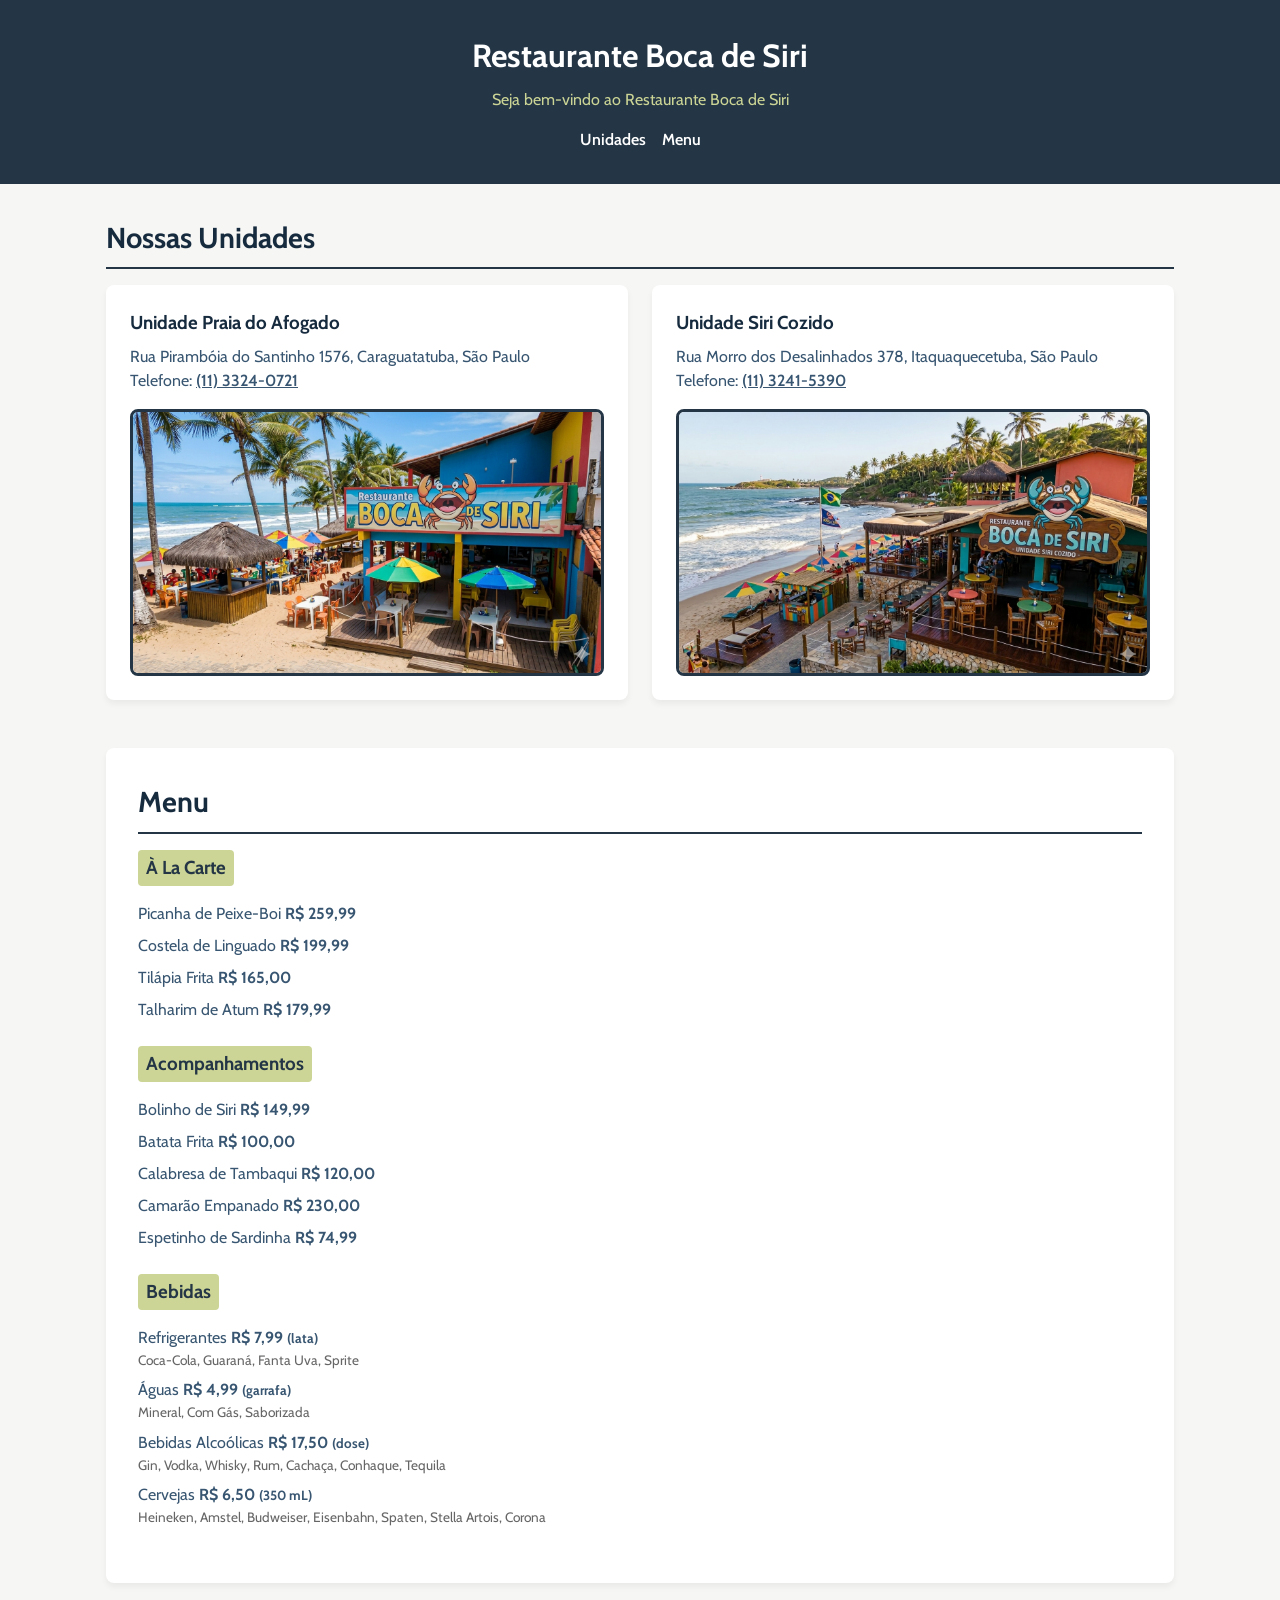
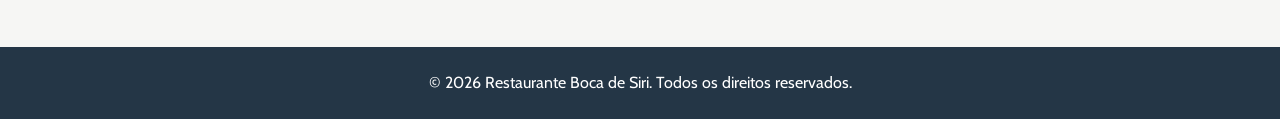
==== index.html @ 74055375 "Depois de analisar, com um pouco de ajuda da ia, realizei mudanças significativas e de maioria semân" ====
<!DOCTYPE html>
<html lang="pt-br">
<head>
    <meta charset="UTF-8">
    <meta name="viewport" content="width=device-width, initial-scale=1.0">
    <meta name="description" content="Restaurante Boca de Siri - Os melhores frutos do mar">
    <title>Restaurante Boca de Siri</title>
    <link rel="stylesheet" href="style.css">
</head>
<body>
    <header>
        <h1>Restaurante Boca de Siri</h1>
        <p>Seja bem-vindo ao Restaurante Boca de Siri</p>
        <nav>
            <a href="#unidades">Unidades</a>
            <a href="#menu">Menu</a>
        </nav>
    </header>

    <main>
        <section id="unidades" class="secao-unidades">
            <h2>Nossas Unidades</h2>
            
            <div class="container-unidades">
                <article class="unidade-card">
                    <h3>Unidade Praia do Afogado</h3>
                    <address>
                        <p>Rua Pirambóia do Santinho 1576, Caraguatatuba, São Paulo</p>
                        <p>Telefone: <a href="tel:1133240721">(11) 3324-0721</a></p>
                    </address>
                    <img src="./images/1773421346803.png" alt="Unidade Praia do Afogado">
                </article>

                <article class="unidade-card">
                    <h3>Unidade Siri Cozido</h3>
                    <address>
                        <p>Rua Morro dos Desalinhados 378, Itaquaquecetuba, São Paulo</p>
                        <p>Telefone: <a href="tel:1132415390">(11) 3241-5390</a></p>
                    </address>
                    <img src="./images/1773424596994.png" alt="Unidade Siri Cozido">
                </article>
            </div>
        </section>

        <section id="menu" class="secao-menu">
            <h2>Menu</h2>
            
            <div class="categoria-menu">
                <h3>À La Carte</h3>
                <p>Picanha de Peixe-Boi <strong>R$ 259,99</strong></p>
                <p>Costela de Linguado <strong>R$ 199,99</strong></p>
                <p>Tilápia Frita <strong>R$ 165,00</strong></p>
                <p>Talharim de Atum <strong>R$ 179,99</strong></p>
            </div>

            <div class="categoria-menu">
                <h3>Acompanhamentos</h3>
                <p>Bolinho de Siri <strong>R$ 149,99</strong></p>
                <p>Batata Frita <strong>R$ 100,00</strong></p>
                <p>Calabresa de Tambaqui <strong>R$ 120,00</strong></p>
                <p>Camarão Empanado <strong>R$ 230,00</strong></p>
                <p>Espetinho de Sardinha <strong>R$ 74,99</strong></p>
            </div>

            <div class="categoria-menu">
                <h3>Bebidas</h3>
                <p>Refrigerantes <strong>R$ 7,99 <small>(lata)</small></strong></p>
                <span class="descricao-item">Coca-Cola, Guaraná, Fanta Uva, Sprite</span>
                
                <p>Águas <strong>R$ 4,99 <small>(garrafa)</small></strong></p>
                <span class="descricao-item">Mineral, Com Gás, Saborizada</span>
                
                <p>Bebidas Alcoólicas <strong>R$ 17,50 <small>(dose)</small></strong></p>
                <span class="descricao-item">Gin, Vodka, Whisky, Rum, Cachaça, Conhaque, Tequila</span>
                
                <p>Cervejas <strong>R$ 6,50 <small>(350 mL)</small></strong></p>
                <span class="descricao-item">Heineken, Amstel, Budweiser, Eisenbahn, Spaten, Stella Artois, Corona</span>
            </div>
        </section>
    </main>

    <footer>
        <p>&copy; 2026 Restaurante Boca de Siri. Todos os direitos reservados.</p>
    </footer>
</body>
</html>
---- style.css ----
@import url('https://fonts.googleapis.com/css2?family=Cabin:ital,wght@0,400..700;1,400..700&family=Iosevka+Charon:ital,wght@0,300;0,400;0,500;0,700;1,300;1,400;1,500;1,700&display=swap');

* {
    margin: 0;
    padding: 0;
    box-sizing: border-box;
}

body {
    background-color: rgb(246, 246, 244);
    color: rgb(56, 86, 113);
    font-family: "Cabin", sans-serif;
    font-weight: 400;
    line-height: 1.5;
}

header {
    padding: 2rem;
    display: flex;
    flex-direction: column;
    align-items: center;
    gap: 0.5rem;
    background-color: #243646;
    color: #ffffff;
    text-align: center;
}

header p {
    color: #ccd595;
}

nav {
    display: flex;
    gap: 1rem;
    margin-top: 0.5rem;
}

nav a {
    color: #ffffff;
    text-decoration: none;
    font-weight: 600;
}

nav a:hover {
    text-decoration: underline;
}

main {
    padding: 2rem 1rem;
    max-width: 1100px;
    margin: 0 auto;
    display: flex;
    flex-direction: column;
    gap: 3rem;
}

h2 {
    color: #172b3f;
    font-size: 1.8rem;
    border-bottom: 2px solid #243646;
    padding-bottom: 0.5rem;
    margin-bottom: 1rem;
}

address {
    font-style: normal;
}

address a {
    color: rgb(56, 86, 113);
    font-weight: 600;
}

.container-unidades {
    display: flex;
    flex-wrap: wrap;
    gap: 1.5rem;
    justify-content: space-between;
}

.unidade-card {
    flex: 1;
    min-width: 280px;
    background-color: #ffffff;
    padding: 1.5rem;
    border-radius: 8px;
    box-shadow: 0 4px 6px rgba(0, 0, 0, 0.05);
    display: flex;
    flex-direction: column;
    gap: 0.5rem;
}

.unidade-card h3 {
    color: #172b3f;
}

.unidade-card img {
    width: 100%;
    height: auto;
    border-radius: 8px;
    border: 3px solid #243646;
    margin-top: 0.5rem;
}

.secao-menu {
    background-color: #ffffff;
    padding: 2rem;
    border-radius: 8px;
    box-shadow: 0 4px 6px rgba(0, 0, 0, 0.05);
}

.categoria-menu {
    margin-bottom: 1.5rem;
}

.categoria-menu h3 {
    color: #243646;
    margin-bottom: 0.5rem;
    background-color: #ccd595;
    padding: 0.25rem 0.5rem;
    border-radius: 4px;
    display: inline-block;
}

.categoria-menu p {
    margin-top: 0.5rem;
}

.descricao-item {
    display: block;
    font-size: 0.85rem;
    color: #666;
    margin-bottom: 0.5rem;
}

footer {
    text-align: center;
    padding: 1.5rem;
    background-color: #243646;
    color: #ffffff;
    margin-top: 2rem;
}
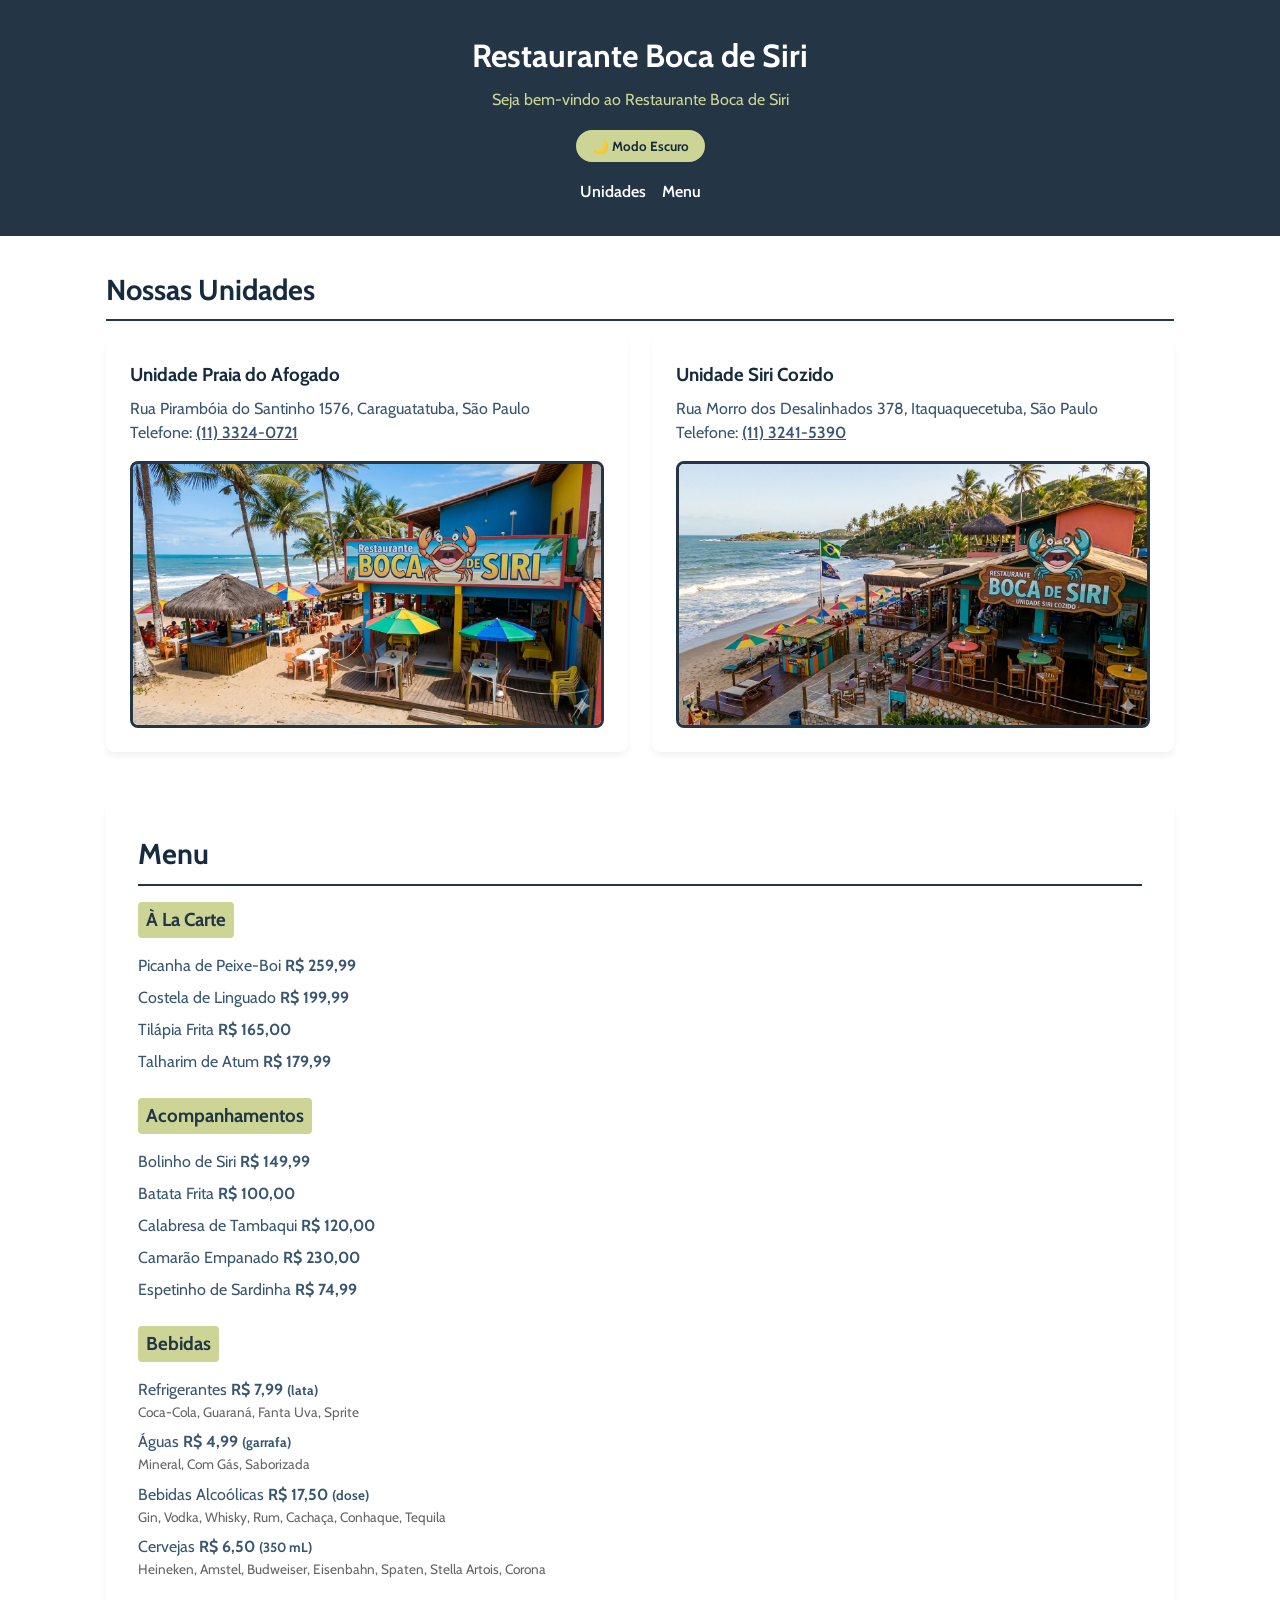
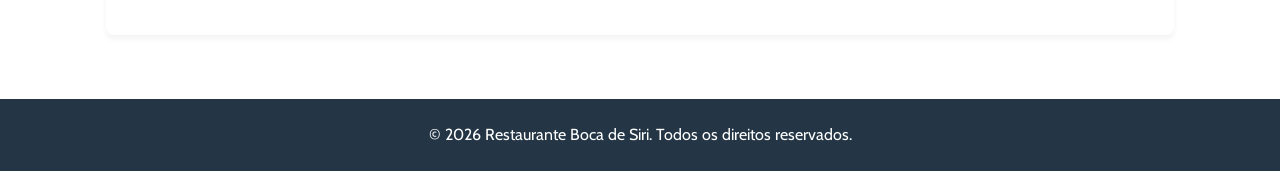
==== commit 4b2026a8: "Atualização: Adição de novos temas; claro e escuro com Javascript e algumas estilizações novas no CS" ====
--- a/index.html
+++ b/index.html
@@ -9,13 +9,14 @@
 </head>
 <body>
     <header>
-        <h1>Restaurante Boca de Siri</h1>
-        <p>Seja bem-vindo ao Restaurante Boca de Siri</p>
-        <nav>
-            <a href="#unidades">Unidades</a>
-            <a href="#menu">Menu</a>
-        </nav>
-    </header>
+    <h1>Restaurante Boca de Siri</h1>
+    <p>Seja bem-vindo ao Restaurante Boca de Siri</p>
+    <button id="btn-tema" aria-label="Alternar tema">🌙 Modo Escuro</button>
+    <nav>
+        <a href="#unidades">Unidades</a>
+        <a href="#menu">Menu</a>
+    </nav>
+</header>
 
     <main>
         <section id="unidades" class="secao-unidades">
@@ -82,5 +83,6 @@
     <footer>
         <p>&copy; 2026 Restaurante Boca de Siri. Todos os direitos reservados.</p>
     </footer>
+    <script src="script.js"></script>
 </body>
 </html>
--- a/style.css
+++ b/style.css
@@ -7,7 +7,7 @@
 }
 
 body {
-    background-color: rgb(246, 246, 244);
+    background-color: var(--bg-pagina);
     color: rgb(56, 86, 113);
     font-family: "Cabin", sans-serif;
     font-weight: 400;
@@ -139,4 +139,55 @@
     background-color: #243646;
     color: #ffffff;
     margin-top: 2rem;
+}
+body.escuro {
+    background-color: #121d24;
+    color: #e0e0e0;
+}
+body.escuro h2 {
+    color: #ffffff;
+    border-bottom-color: #ccd595;
+}
+body.escuro .unidade-card {
+    background-color: #1c2a35;
+    color: #e0e0e0;
+}
+body.escuro .unidade-card h3 {
+    color: #ccd595;
+}
+body.escuro address a {
+    color: #ccd595; 
+}
+body.escuro .secao-menu {
+    background-color: #1c2a35;
+    color: #e0e0e0;
+}
+body.escuro .categoria-menu h3 {
+    background-color: #385671;
+    color: #ffffff;
+}
+body.escuro img {
+    border-color: #ccd595;
+}
+#btn-tema {
+    background-color: #ccd595;  
+    color: #172b3f;             
+    border: 2px solid #243646;  
+    padding: 8px 16px;          
+    border-radius: 20px;        
+    font-weight: bold;          
+    font-family: inherit;       
+    cursor: pointer;            
+    margin-top: 8px;           
+}
+body.escuro #btn-tema {
+    background-color: #385671;
+    color: #ffffff;
+    border-color: #ccd595;
+}
+#btn-tema:hover {
+    background-color: #b7c27d;  
+}
+body.escuro #btn-tema:hover {
+    background-color: #2c445a;
 }
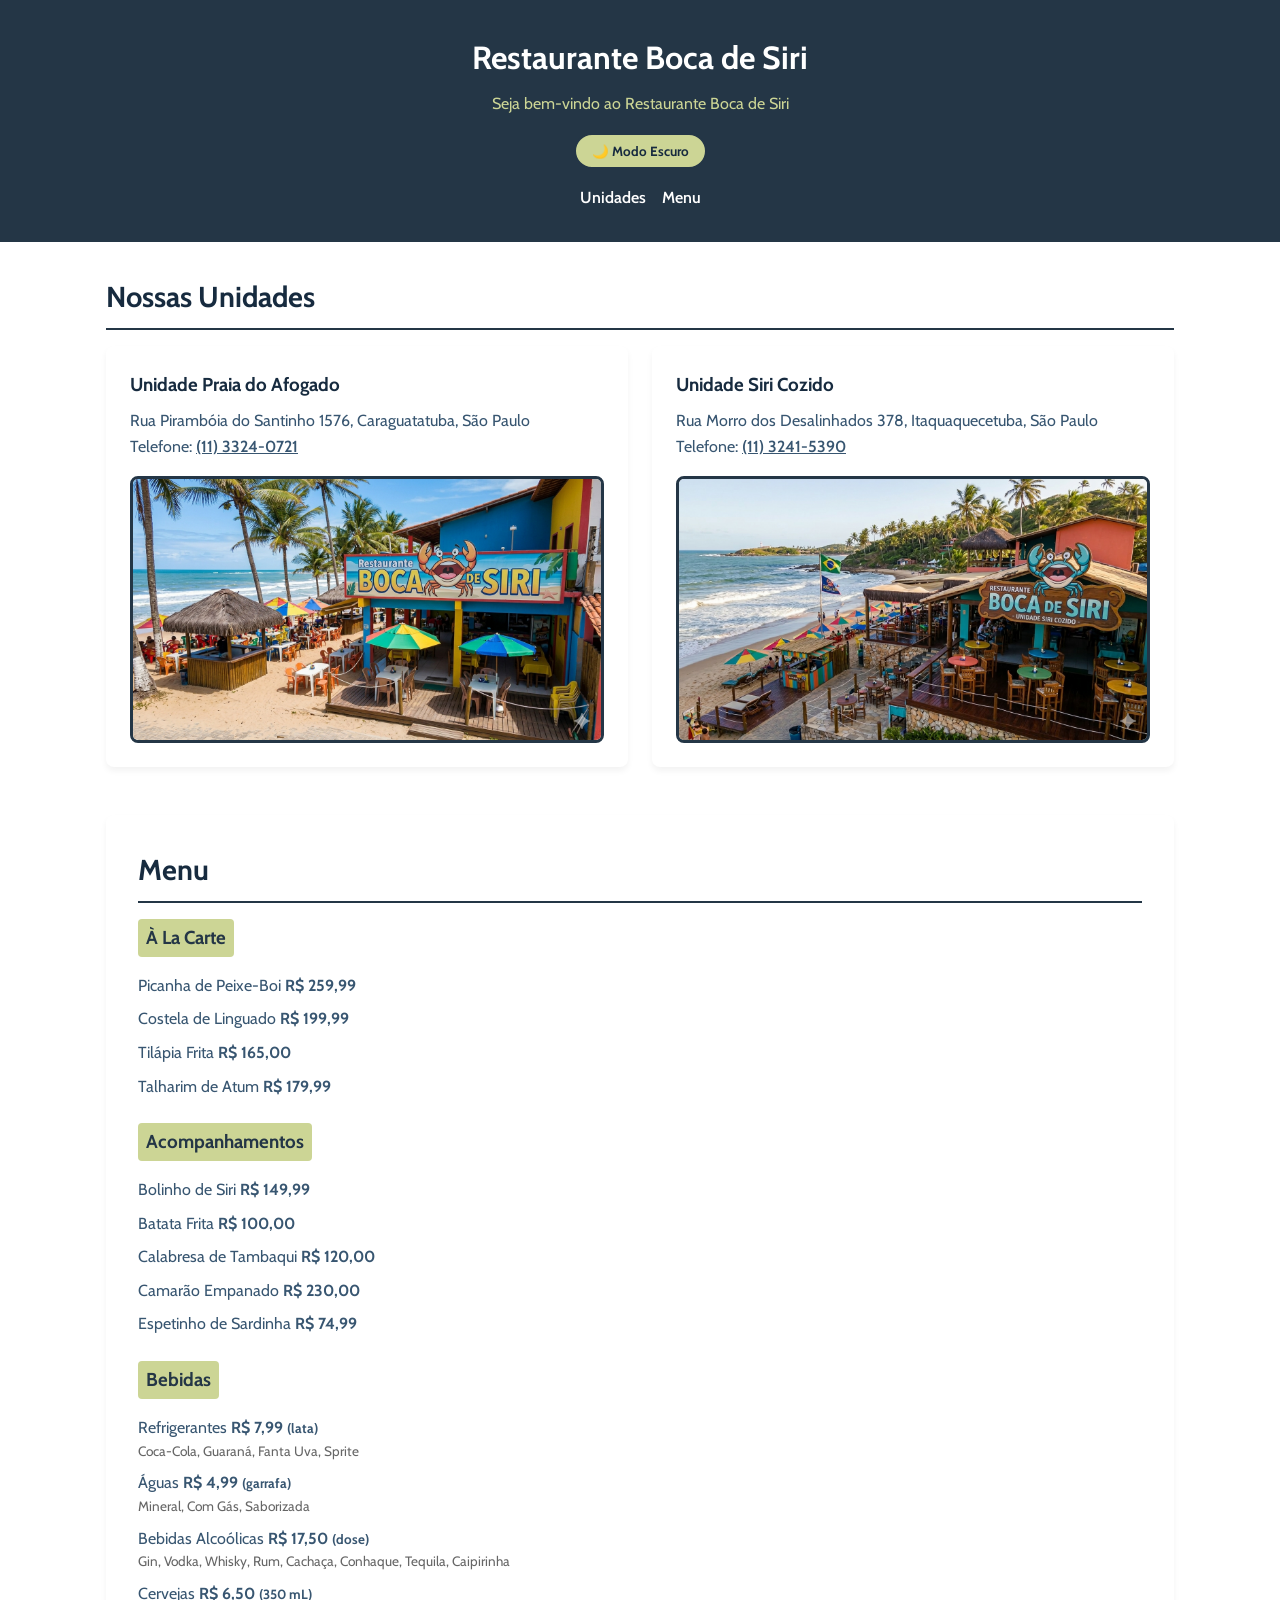
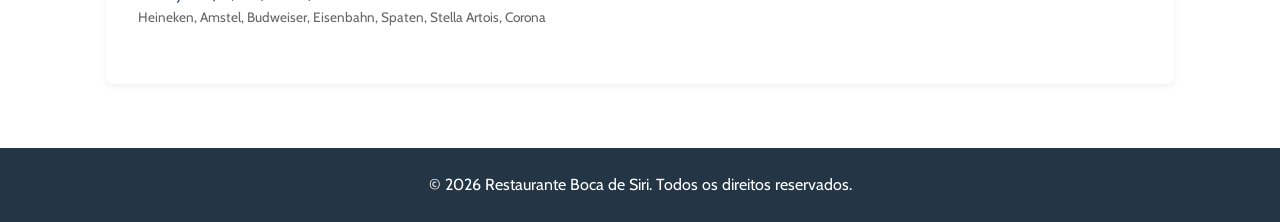
==== commit 18d1095d: "Agora sim, sem os arquivos desnecessários e com as atualizações" ====
--- a/index.html
+++ b/index.html
@@ -72,7 +72,7 @@
                 <span class="descricao-item">Mineral, Com Gás, Saborizada</span>
                 
                 <p>Bebidas Alcoólicas <strong>R$ 17,50 <small>(dose)</small></strong></p>
-                <span class="descricao-item">Gin, Vodka, Whisky, Rum, Cachaça, Conhaque, Tequila</span>
+                <span class="descricao-item">Gin, Vodka, Whisky, Rum, Cachaça, Conhaque, Tequila, Caipirinha</span>
                 
                 <p>Cervejas <strong>R$ 6,50 <small>(350 mL)</small></strong></p>
                 <span class="descricao-item">Heineken, Amstel, Budweiser, Eisenbahn, Spaten, Stella Artois, Corona</span>
--- a/style.css
+++ b/style.css
@@ -11,7 +11,7 @@
     color: rgb(56, 86, 113);
     font-family: "Cabin", sans-serif;
     font-weight: 400;
-    line-height: 1.5;
+    line-height: 1.6;
 }
 
 header {
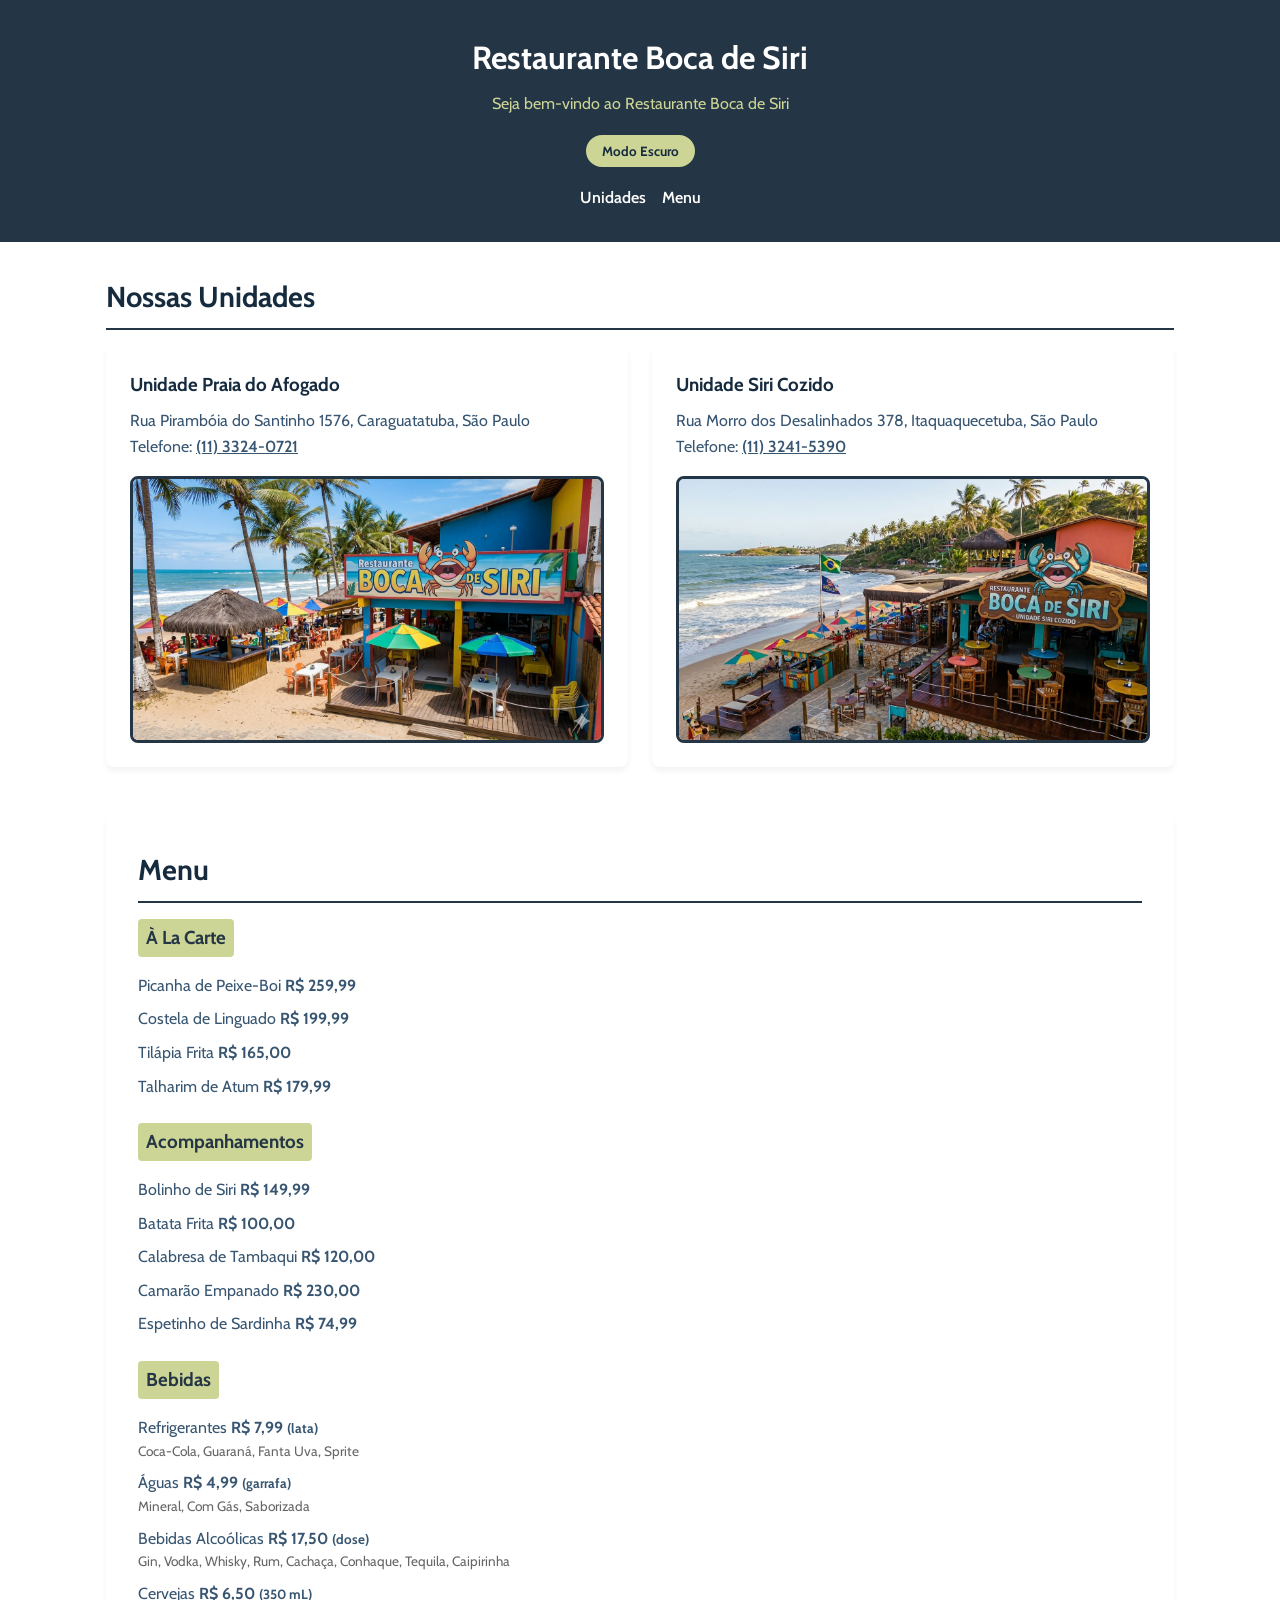
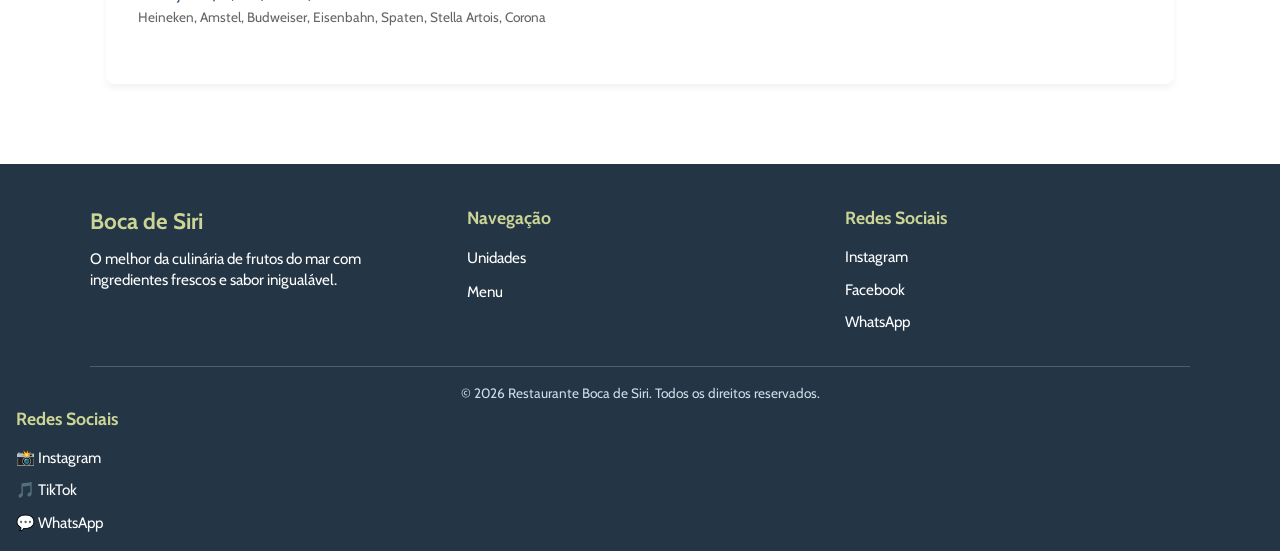
==== commit d65e93f5: "Atualizações: Mudanças simples no rodapé e também na transição" ====
--- a/index.html
+++ b/index.html
@@ -11,7 +11,7 @@
     <header>
     <h1>Restaurante Boca de Siri</h1>
     <p>Seja bem-vindo ao Restaurante Boca de Siri</p>
-    <button id="btn-tema" aria-label="Alternar tema">🌙 Modo Escuro</button>
+    <button id="btn-tema" aria-label="Alternar tema">Modo Escuro</button>
     <nav>
         <a href="#unidades">Unidades</a>
         <a href="#menu">Menu</a>
@@ -80,9 +80,47 @@
         </section>
     </main>
 
-    <footer>
+   <footer>
+    <div class="footer-container">
+        <!-- Coluna 1: Sobre o restaurante -->
+        <div class="footer-coluna">
+            <h3>Boca de Siri</h3>
+            <p>O melhor da culinária de frutos do mar com ingredientes frescos e sabor inigualável.</p>
+        </div>
+
+        <!-- Coluna 2: Navegação rápida -->
+        <div class="footer-coluna">
+            <h4>Navegação</h4>
+            <ul>
+                <li><a href="#unidades">Unidades</a></li>
+                <li><a href="#menu">Menu</a></li>
+            </ul>
+        </div>
+
+        <!-- Coluna 3: Redes Sociais -->
+        <div class="footer-coluna">
+            <h4>Redes Sociais</h4>
+            <div class="redes-sociais">
+                <a href="https://instagram.com" target="_blank">Instagram</a>
+                <a href="https://facebook.com" target="_blank">Facebook</a>
+                <a href="https://wa.me/551133240721" target="_blank">WhatsApp</a>
+            </div>
+        </div>
+    </div>
+
+    
+    <div class="footer-bottom">
         <p>&copy; 2026 Restaurante Boca de Siri. Todos os direitos reservados.</p>
-    </footer>
+    </div>
+    <div class="footer-coluna">
+    <h4>Redes Sociais</h4>
+    <div class="redes-sociais">
+        <a href="https://instagram.com" target="_blank">📸 Instagram</a>
+        <a href="https://tiktok.com" target="_blank">🎵 TikTok</a>
+        <a href="https://wa.me/551133240721" target="_blank">💬 WhatsApp</a>
+    </div>
+</div>
+</footer>
     <script src="script.js"></script>
 </body>
 </html>
--- a/style.css
+++ b/style.css
@@ -134,11 +134,83 @@
 }
 
 footer {
+    background-color: #243646;
+    color: #ffffff;
+    padding: 2.5rem 1rem 1rem 1rem;
+    margin-top: 3rem;
+}
+
+.footer-container {
+    max-width: 1100px;
+    margin: 0 auto;
+    display: flex;
+    flex-wrap: wrap;
+    gap: 2rem;
+    justify-content: space-between;
+}
+
+.footer-coluna {
+    flex: 1;
+    min-width: 200px;
+}
+
+.footer-coluna h3 {
+    color: #ccd595;
+    margin-bottom: 0.5rem;
+    font-size: 1.4rem;
+}
+
+.footer-coluna h4 {
+    color: #ccd595;
+    margin-bottom: 0.8rem;
+    font-size: 1.1rem;
+}
+
+.footer-coluna p {
+    font-size: 0.95rem;
+    line-height: 1.4;
+}
+
+.footer-coluna ul {
+    list-style: none;
+    padding: 0;
+}
+
+.footer-coluna ul li {
+    margin-bottom: 0.5rem;
+}
+
+.footer-coluna a {
+    color: #ffffff;
+    text-decoration: none;
+    font-size: 0.95rem;
+}
+
+.footer-coluna a:hover {
+    color: #ccd595;
+    text-decoration: underline;
+}
+
+.redes-sociais {
+    display: flex;
+    flex-direction: column;
+    gap: 0.5rem;
+}
+
+
+.footer-bottom {
+    max-width: 1100px;
+    margin: 2rem auto 0 auto;
+    padding-top: 1rem;
+    border-top: 1px solid rgba(255, 255, 255, 0.2);
     text-align: center;
-    padding: 1.5rem;
-    background-color: #243646;
-    color: #ffffff;
-    margin-top: 2rem;
+    font-size: 0.85rem;
+    color: #d0dbe5;
+}
+
+body.escuro footer {
+    background-color: #121d24;
+    border-top: 1px solid #1c2a35;
 }
 body.escuro {
     background-color: #121d24;
@@ -190,4 +262,7 @@
 }
 body.escuro #btn-tema:hover {
     background-color: #2c445a;
-}+}
+body, .unidade-card, .secao-menu {
+    transition: background-color 0.5s ease, color 0.5s ease;
+}
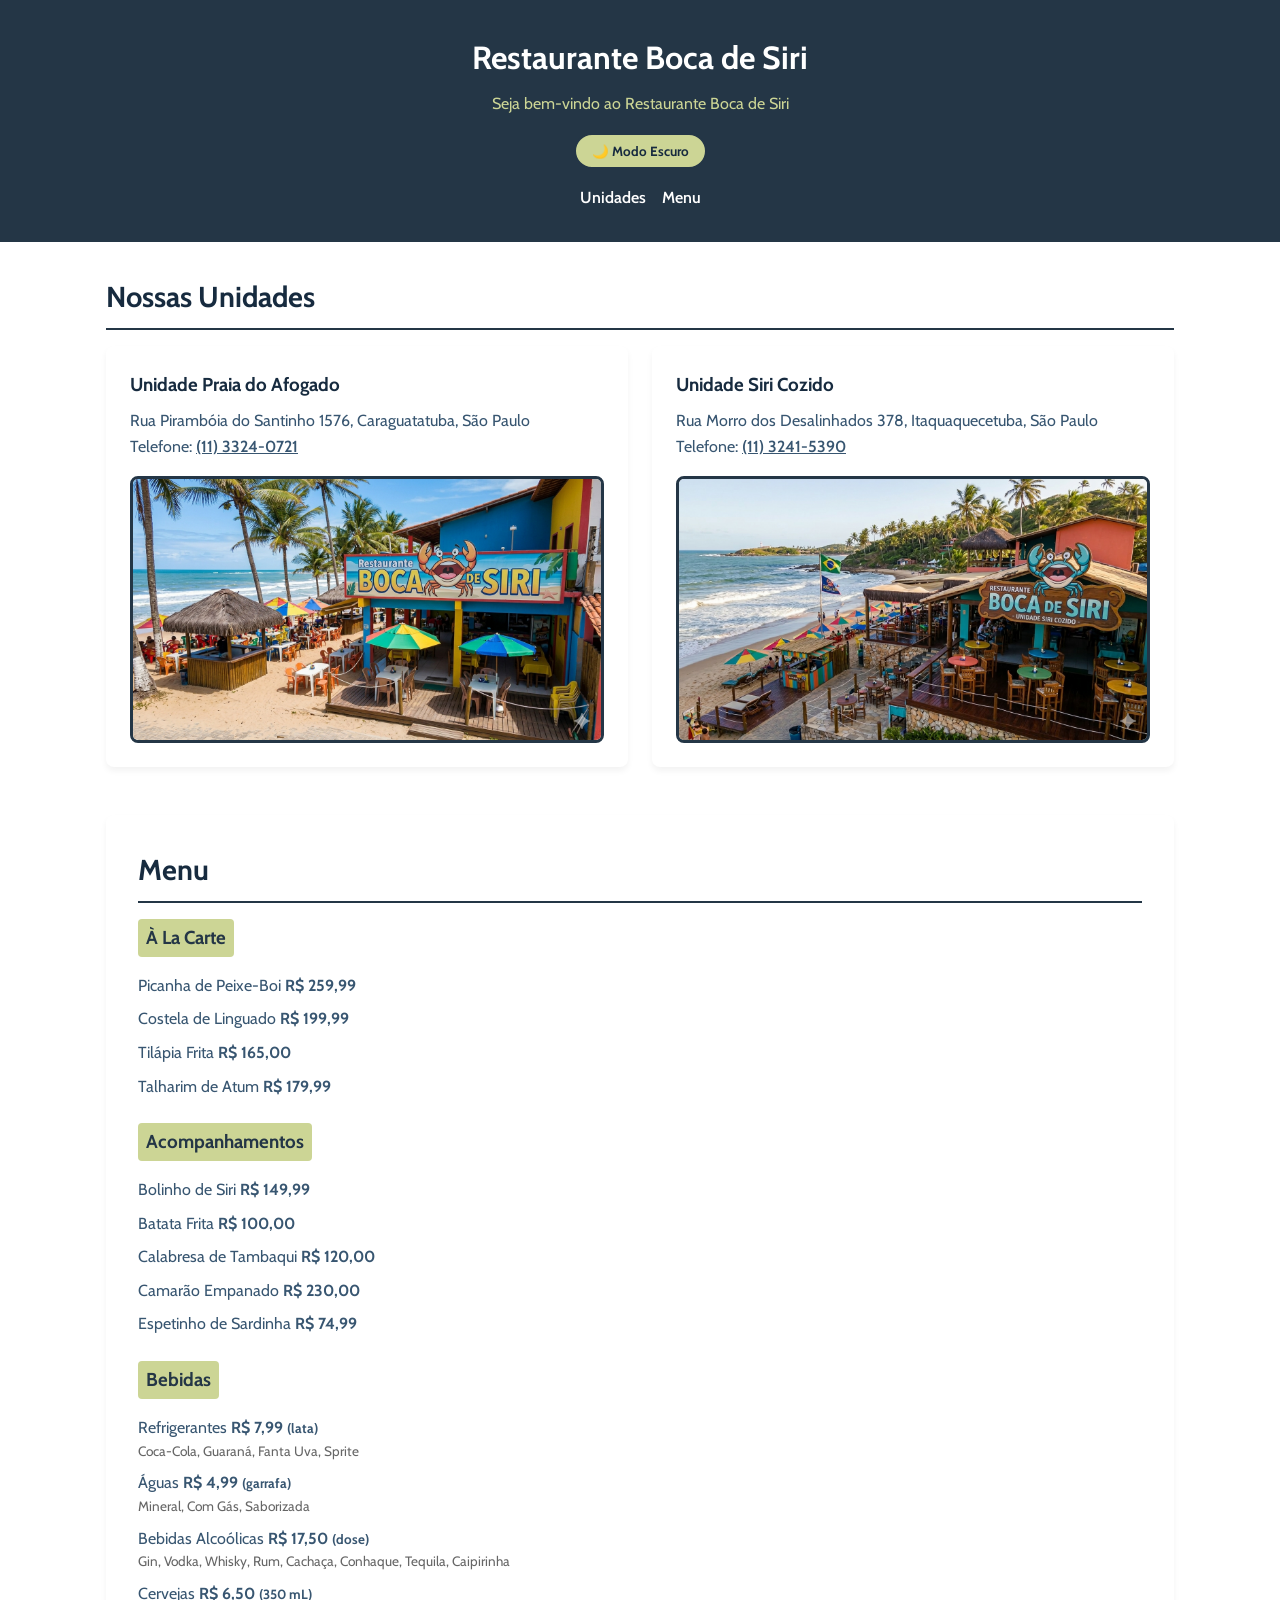
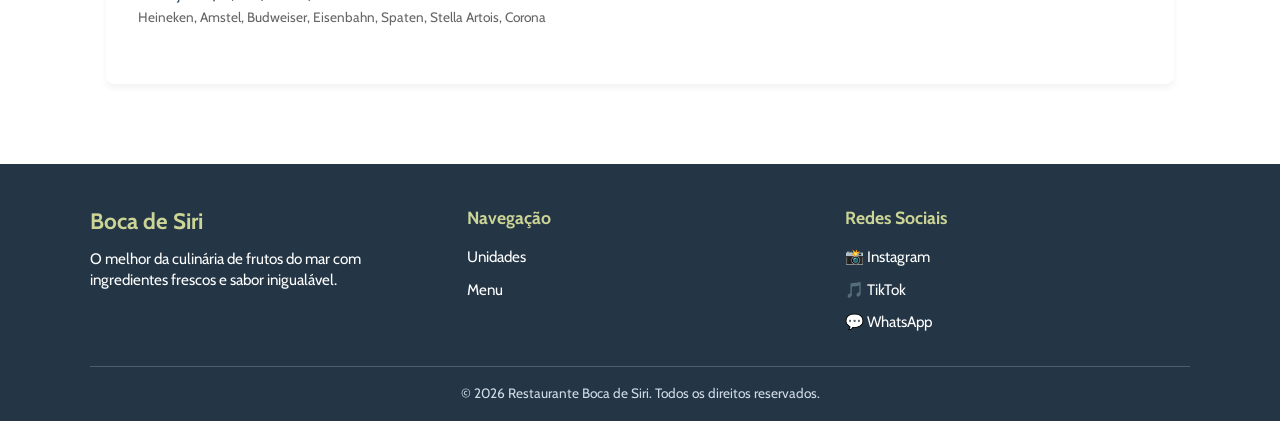
==== commit d51706c2: "Feat: Novo botão inplementado" ====
--- a/index.html
+++ b/index.html
@@ -6,17 +6,18 @@
     <meta name="description" content="Restaurante Boca de Siri - Os melhores frutos do mar">
     <title>Restaurante Boca de Siri</title>
     <link rel="stylesheet" href="style.css">
+    <link rel="stylesheet" href="https://cdnjs.cloudflare.com/ajax/libs/font-awesome/6.5.2/css/all.min.css">
 </head>
 <body>
     <header>
-    <h1>Restaurante Boca de Siri</h1>
-    <p>Seja bem-vindo ao Restaurante Boca de Siri</p>
-    <button id="btn-tema" aria-label="Alternar tema">Modo Escuro</button>
-    <nav>
-        <a href="#unidades">Unidades</a>
-        <a href="#menu">Menu</a>
-    </nav>
-</header>
+        <h1>Restaurante Boca de Siri</h1>
+        <p>Seja bem-vindo ao Restaurante Boca de Siri</p>
+        <button id="btn-tema" aria-label="Alternar tema">🌙 Modo Escuro</button>
+        <nav>
+            <a href="#unidades">Unidades</a>
+            <a href="#menu">Menu</a>
+        </nav>
+    </header>
 
     <main>
         <section id="unidades" class="secao-unidades">
@@ -80,47 +81,40 @@
         </section>
     </main>
 
-   <footer>
-    <div class="footer-container">
-        <!-- Coluna 1: Sobre o restaurante -->
-        <div class="footer-coluna">
-            <h3>Boca de Siri</h3>
-            <p>O melhor da culinária de frutos do mar com ingredientes frescos e sabor inigualável.</p>
+    <footer>
+        <div class="footer-container">
+            <div class="footer-coluna">
+                <h3>Boca de Siri</h3>
+                <p>O melhor da culinária de frutos do mar com ingredientes frescos e sabor inigualável.</p>
+            </div>
+
+            <div class="footer-coluna">
+                <h4>Navegação</h4>
+                <ul>
+                    <li><a href="#unidades">Unidades</a></li>
+                    <li><a href="#menu">Menu</a></li>
+                    
+                </ul>
+            </div>
+
+            <div class="footer-coluna">
+                <h4>Redes Sociais</h4>
+                <div class="redes-sociais">
+                    <a href="https://instagram.com" target="_blank" rel="noopener">📸 Instagram</a>
+
+                    <a href="https://tiktok.com" target="_blank" rel="noopener">🎵 TikTok</a>
+
+                    <a href="https://wa.me/551133240721" target="_blank" rel="noopener">💬 WhatsApp</a>
+                </div>
+            </div>
         </div>
 
-        <!-- Coluna 2: Navegação rápida -->
-        <div class="footer-coluna">
-            <h4>Navegação</h4>
-            <ul>
-                <li><a href="#unidades">Unidades</a></li>
-                <li><a href="#menu">Menu</a></li>
-            </ul>
+        <div class="footer-bottom">
+            <p>&copy; 2026 Restaurante Boca de Siri. Todos os direitos reservados.</p>
         </div>
+    </footer>
 
-        <!-- Coluna 3: Redes Sociais -->
-        <div class="footer-coluna">
-            <h4>Redes Sociais</h4>
-            <div class="redes-sociais">
-                <a href="https://instagram.com" target="_blank">Instagram</a>
-                <a href="https://facebook.com" target="_blank">Facebook</a>
-                <a href="https://wa.me/551133240721" target="_blank">WhatsApp</a>
-            </div>
-        </div>
-    </div>
-
-    
-    <div class="footer-bottom">
-        <p>&copy; 2026 Restaurante Boca de Siri. Todos os direitos reservados.</p>
-    </div>
-    <div class="footer-coluna">
-    <h4>Redes Sociais</h4>
-    <div class="redes-sociais">
-        <a href="https://instagram.com" target="_blank">📸 Instagram</a>
-        <a href="https://tiktok.com" target="_blank">🎵 TikTok</a>
-        <a href="https://wa.me/551133240721" target="_blank">💬 WhatsApp</a>
-    </div>
-</div>
-</footer>
+    <button id="btn-topo" title="Voltar ao topo">↑ Topo</button>
     <script src="script.js"></script>
 </body>
 </html>
--- a/style.css
+++ b/style.css
@@ -5,7 +5,6 @@
     padding: 0;
     box-sizing: border-box;
 }
-
 body {
     background-color: var(--bg-pagina);
     color: rgb(56, 86, 113);
@@ -184,11 +183,16 @@
     color: #ffffff;
     text-decoration: none;
     font-size: 0.95rem;
-}
-
+    display: flex;            
+    align-items: center;
+    gap: 0.5rem;               
+}
 .footer-coluna a:hover {
     color: #ccd595;
     text-decoration: underline;
+}
+body.escuro .footer-coluna a {
+    color: #e0e0e0;
 }
 
 .redes-sociais {
@@ -196,6 +200,11 @@
     flex-direction: column;
     gap: 0.5rem;
 }
+.redes-sociais i {
+    font-size: 1.2rem;
+    width: 20px;
+}
+
 
 
 .footer-bottom {
@@ -266,3 +275,32 @@
 body, .unidade-card, .secao-menu {
     transition: background-color 0.5s ease, color 0.5s ease;
 }
+#btn-topo {
+    display: none;                
+    position: fixed;              
+    bottom: 20px;                 
+    right: 20px;                  
+    z-index: 99;                 
+    background-color: #243646;
+    color: #ffffff;
+    border: 2px solid #ccd595;
+    padding: 10px 15px;
+    border-radius: 50px;
+    font-weight: bold;
+    cursor: pointer;
+    box-shadow: 0 4px 8px rgba(0, 0, 0, 0.2);
+    transition: background-color 0.3s, transform 0.2s;
+}
+#btn-topo:hover {
+    background-color: #172b3f;
+    transform: scale(1.1);       
+}
+body.escuro #btn-topo {
+    background-color: #ccd595;
+    color: #121d24;
+    border-color: #121d24;
+}
+
+body.escuro #btn-topo:hover {
+    background-color: #b7c27d;
+}
